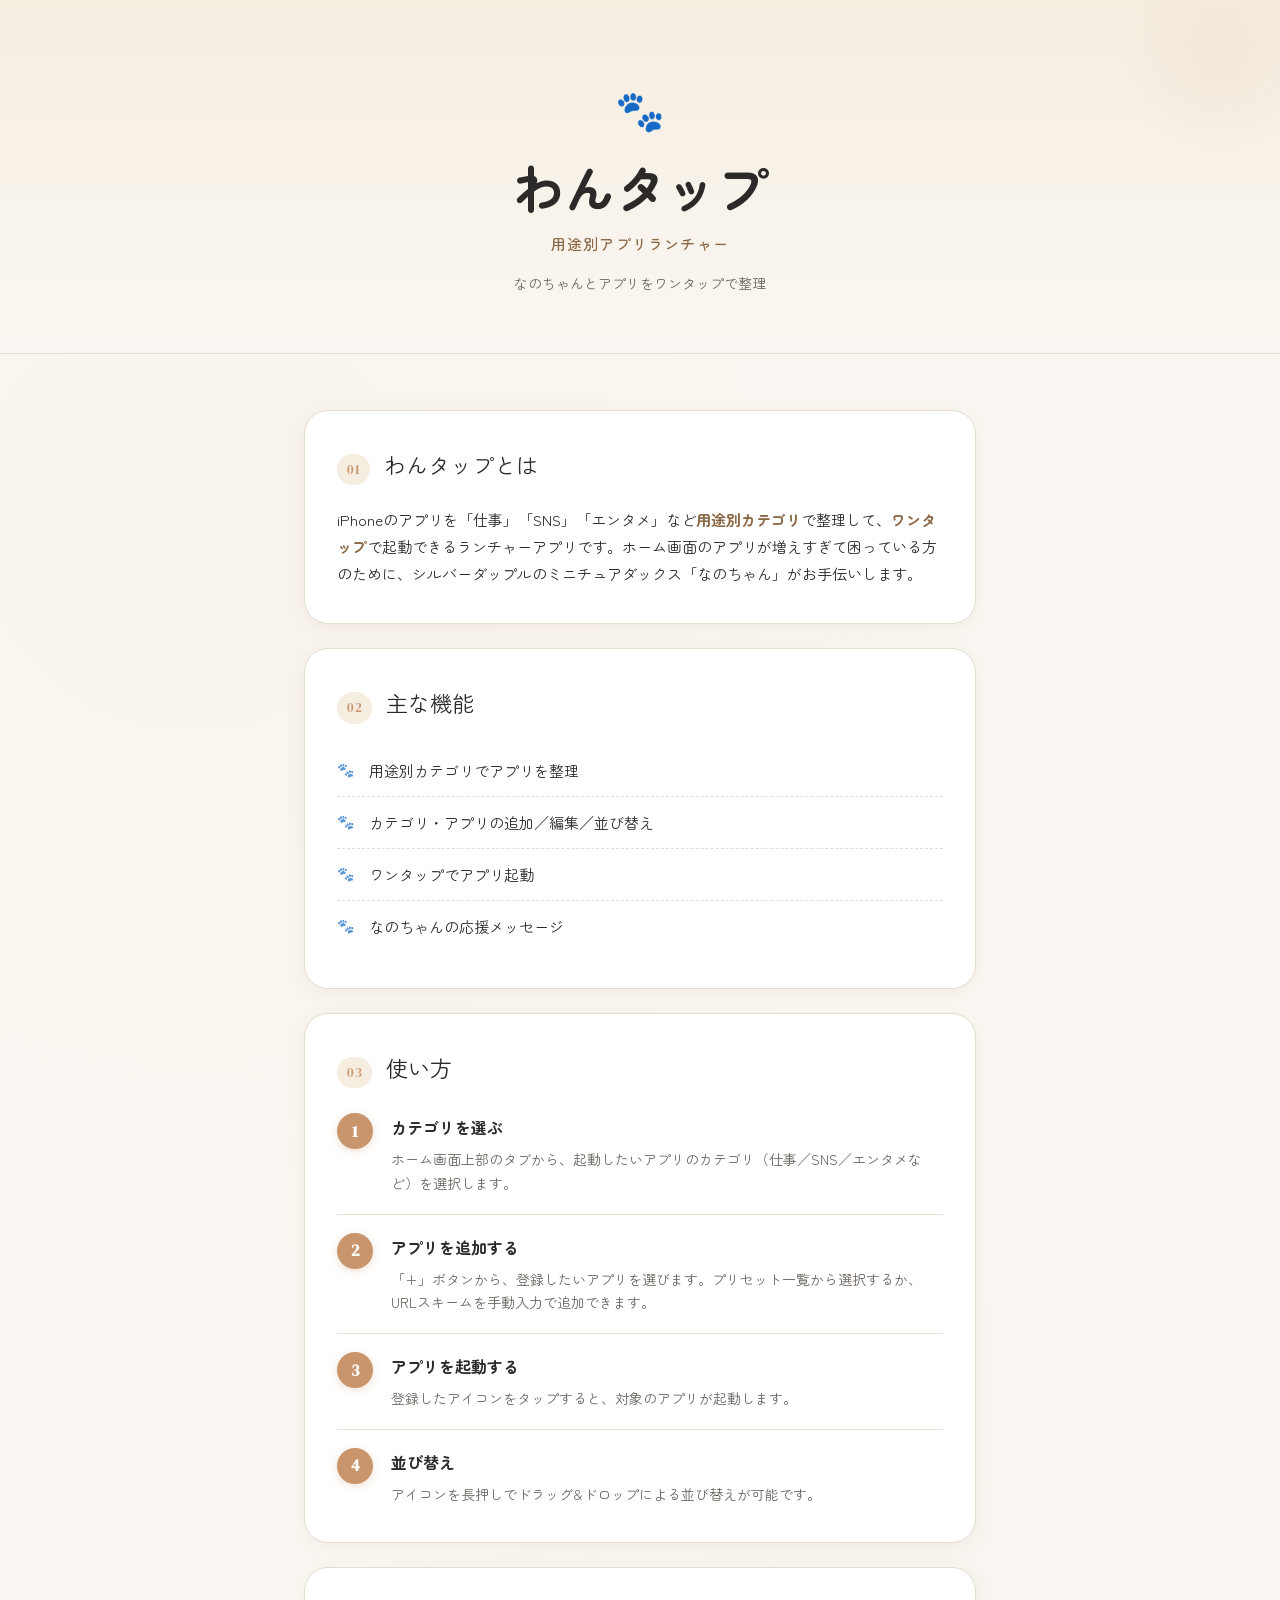
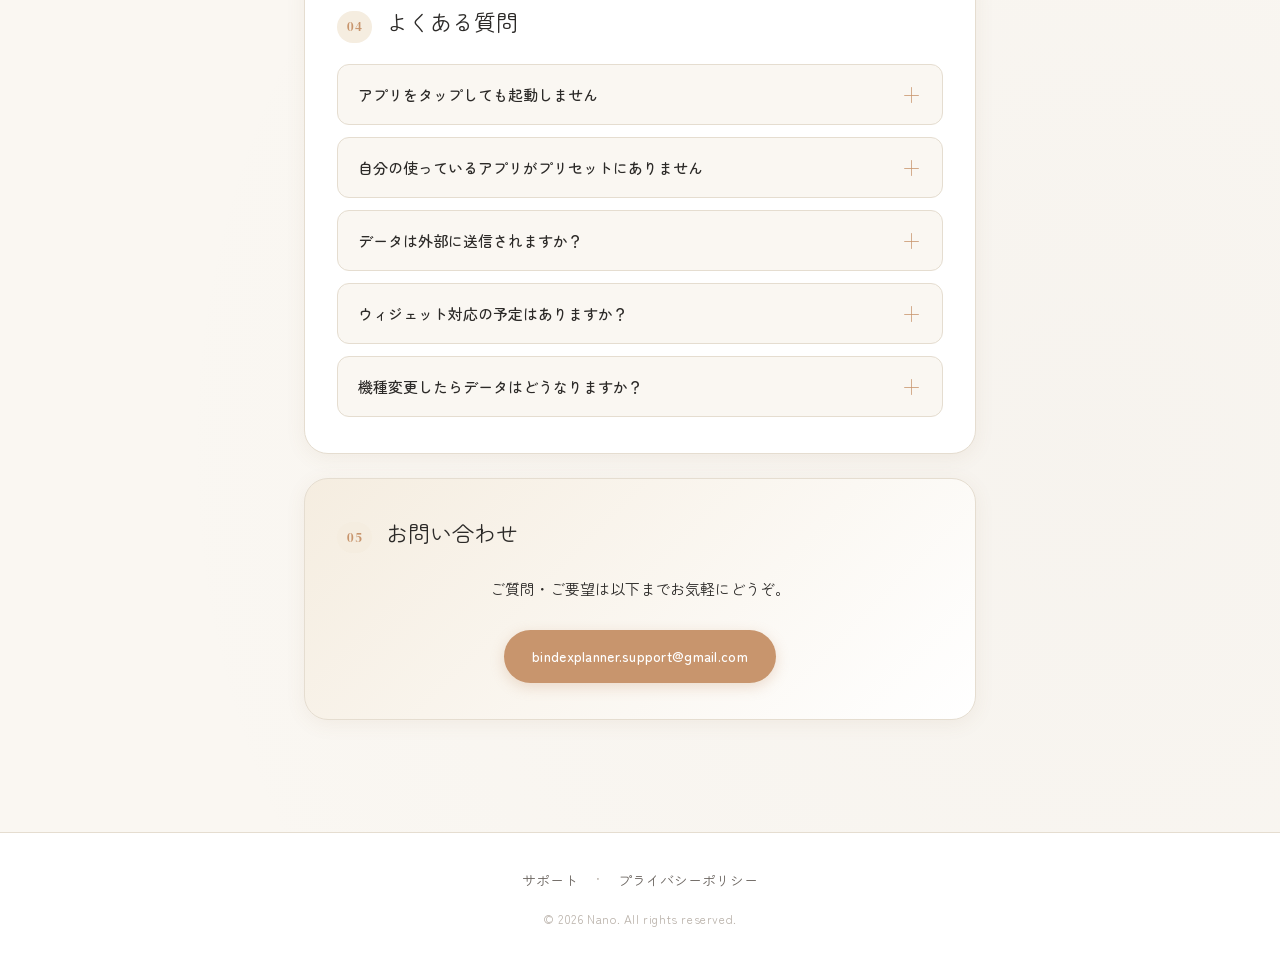
==== index.html @ 2768b456 "Add files via upload" ====
<!DOCTYPE html>
<html lang="ja">
<head>
<meta charset="UTF-8">
<meta name="viewport" content="width=device-width, initial-scale=1.0">
<title>わんタップ サポート</title>
<meta name="description" content="用途別アプリランチャー「わんタップ」のサポートページ。ご利用ガイド・FAQ・お問い合わせ。">
<link rel="stylesheet" href="style.css">
<link rel="preconnect" href="https://fonts.googleapis.com">
<link rel="preconnect" href="https://fonts.gstatic.com" crossorigin>
<link href="https://fonts.googleapis.com/css2?family=Zen+Maru+Gothic:wght@400;500;700&family=DM+Serif+Display&display=swap" rel="stylesheet">
</head>
<body>

<header class="hero">
  <div class="container">
    <div class="paw-mark">🐾</div>
    <h1 class="app-name">わんタップ</h1>
    <p class="tagline">用途別アプリランチャー</p>
    <p class="lead">なのちゃんとアプリをワンタップで整理</p>
  </div>
</header>

<main class="container content">

  <section class="card">
    <h2><span class="num">01</span>わんタップとは</h2>
    <p>iPhoneのアプリを「仕事」「SNS」「エンタメ」など<strong>用途別カテゴリ</strong>で整理して、<strong>ワンタップ</strong>で起動できるランチャーアプリです。ホーム画面のアプリが増えすぎて困っている方のために、シルバーダップルのミニチュアダックス「なのちゃん」がお手伝いします。</p>
  </section>

  <section class="card">
    <h2><span class="num">02</span>主な機能</h2>
    <ul class="feature-list">
      <li>用途別カテゴリでアプリを整理</li>
      <li>カテゴリ・アプリの追加／編集／並び替え</li>
      <li>ワンタップでアプリ起動</li>
      <li>なのちゃんの応援メッセージ</li>
    </ul>
  </section>

  <section class="card">
    <h2><span class="num">03</span>使い方</h2>

    <div class="step">
      <span class="step-num">1</span>
      <div>
        <h3>カテゴリを選ぶ</h3>
        <p>ホーム画面上部のタブから、起動したいアプリのカテゴリ（仕事／SNS／エンタメなど）を選択します。</p>
      </div>
    </div>

    <div class="step">
      <span class="step-num">2</span>
      <div>
        <h3>アプリを追加する</h3>
        <p>「+」ボタンから、登録したいアプリを選びます。プリセット一覧から選択するか、URLスキームを手動入力で追加できます。</p>
      </div>
    </div>

    <div class="step">
      <span class="step-num">3</span>
      <div>
        <h3>アプリを起動する</h3>
        <p>登録したアイコンをタップすると、対象のアプリが起動します。</p>
      </div>
    </div>

    <div class="step">
      <span class="step-num">4</span>
      <div>
        <h3>並び替え</h3>
        <p>アイコンを長押しでドラッグ&ドロップによる並び替えが可能です。</p>
      </div>
    </div>
  </section>

  <section class="card">
    <h2><span class="num">04</span>よくある質問</h2>

    <details class="faq">
      <summary>アプリをタップしても起動しません</summary>
      <p>対象アプリの「URLスキーム」が変更された可能性があります。アプリ提供元の最新仕様をご確認ください。また、対象アプリが端末にインストールされていない場合も起動できません。</p>
    </details>

    <details class="faq">
      <summary>自分の使っているアプリがプリセットにありません</summary>
      <p>「手動入力」から、アプリ名とURLスキームを入力して追加できます。URLスキームは各アプリの公式ドキュメントをご確認ください。</p>
    </details>

    <details class="faq">
      <summary>データは外部に送信されますか？</summary>
      <p>いいえ。すべてのデータは端末内にのみ保存されます。詳しくは<a href="privacy.html">プライバシーポリシー</a>をご覧ください。</p>
    </details>

    <details class="faq">
      <summary>ウィジェット対応の予定はありますか？</summary>
      <p>今後のアップデートで対応を検討しています。ご要望はぜひお問い合わせください。</p>
    </details>

    <details class="faq">
      <summary>機種変更したらデータはどうなりますか？</summary>
      <p>現在は端末内保存のみのため、機種変更時にはデータが移行されません。iCloud同期は今後のアップデートで対応予定です。</p>
    </details>
  </section>

  <section class="card contact">
    <h2><span class="num">05</span>お問い合わせ</h2>
    <p>ご質問・ご要望は以下までお気軽にどうぞ。</p>
    <a href="mailto:bindexplanner.support@gmail.com" class="email-btn">
      bindexplanner.support@gmail.com
    </a>
  </section>

</main>

<footer>
  <div class="container">
    <nav class="footer-links">
      <a href="index.html">サポート</a>
      <span class="divider">·</span>
      <a href="privacy.html">プライバシーポリシー</a>
    </nav>
    <p class="copy">© 2026 Nano. All rights reserved.</p>
  </div>
</footer>

</body>
</html>
---- style.css ----
/* ===================================
   わんタップ サポートサイト
   なのちゃん（シルバーダップル）テーマ
   =================================== */

:root {
  --color-bg: #FAF7F2;
  --color-bg-card: #FFFFFF;
  --color-text: #2C2A28;
  --color-text-soft: #6B6560;
  --color-accent: #C8956D;        /* タン（ダックスのタン色） */
  --color-accent-deep: #8B6845;
  --color-silver: #B8B0A8;         /* シルバーダップル */
  --color-silver-light: #E8E2DA;
  --color-cream: #F5EDE0;
  --color-warm-line: #E5DDD0;
  --shadow-soft: 0 2px 12px rgba(139, 104, 69, 0.06);
  --shadow-card: 0 4px 20px rgba(139, 104, 69, 0.08);
  --radius-sm: 12px;
  --radius-md: 16px;
  --radius-lg: 24px;
  --font-display: "DM Serif Display", "Zen Maru Gothic", serif;
  --font-body: "Zen Maru Gothic", -apple-system, BlinkMacSystemFont, sans-serif;
}

* {
  margin: 0;
  padding: 0;
  box-sizing: border-box;
}

html {
  scroll-behavior: smooth;
}

body {
  font-family: var(--font-body);
  background: var(--color-bg);
  color: var(--color-text);
  line-height: 1.8;
  font-weight: 400;
  -webkit-font-smoothing: antialiased;
  background-image:
    radial-gradient(circle at 15% 20%, rgba(200, 149, 109, 0.04) 0%, transparent 35%),
    radial-gradient(circle at 85% 80%, rgba(184, 176, 168, 0.05) 0%, transparent 40%);
  min-height: 100vh;
}

.container {
  max-width: 720px;
  margin: 0 auto;
  padding: 0 24px;
}

/* ===========================
   ヒーロー
   =========================== */
.hero {
  padding: 72px 0 56px;
  text-align: center;
  background: linear-gradient(180deg, var(--color-cream) 0%, var(--color-bg) 100%);
  border-bottom: 1px solid var(--color-warm-line);
  position: relative;
  overflow: hidden;
}

.hero::before {
  content: "";
  position: absolute;
  top: -40px;
  right: -40px;
  width: 200px;
  height: 200px;
  background: radial-gradient(circle, rgba(200, 149, 109, 0.08), transparent 70%);
  border-radius: 50%;
  pointer-events: none;
}

.hero-sub {
  padding: 56px 0 40px;
}

.paw-mark {
  font-size: 40px;
  margin-bottom: 16px;
  display: inline-block;
  animation: gentleBounce 3s ease-in-out infinite;
}

@keyframes gentleBounce {
  0%, 100% { transform: translateY(0); }
  50% { transform: translateY(-6px); }
}

.app-name {
  font-family: var(--font-display);
  font-size: clamp(36px, 6vw, 52px);
  font-weight: 700;
  color: var(--color-text);
  letter-spacing: -0.02em;
  margin-bottom: 8px;
  line-height: 1.2;
}

.tagline {
  font-size: 15px;
  color: var(--color-accent-deep);
  font-weight: 500;
  letter-spacing: 0.08em;
  margin-bottom: 14px;
  text-transform: none;
}

.lead {
  font-size: 14px;
  color: var(--color-text-soft);
}

.updated {
  font-size: 13px;
  color: var(--color-text-soft);
  font-style: italic;
}

/* ===========================
   コンテンツ
   =========================== */
.content {
  padding: 56px 24px 64px;
}

.card {
  background: var(--color-bg-card);
  border-radius: var(--radius-lg);
  padding: 36px 32px;
  margin-bottom: 24px;
  box-shadow: var(--shadow-card);
  border: 1px solid var(--color-warm-line);
  transition: transform 0.3s ease, box-shadow 0.3s ease;
}

.card:hover {
  transform: translateY(-2px);
  box-shadow: 0 8px 30px rgba(139, 104, 69, 0.1);
}

.card.intro {
  background: var(--color-cream);
  border-color: var(--color-accent);
  border-left: 4px solid var(--color-accent);
}

.card h2 {
  font-family: var(--font-display);
  font-size: 22px;
  color: var(--color-text);
  margin-bottom: 20px;
  display: flex;
  align-items: baseline;
  gap: 14px;
  font-weight: 400;
}

.card h2 .num {
  font-family: var(--font-display);
  font-size: 13px;
  color: var(--color-accent);
  background: var(--color-cream);
  padding: 4px 10px;
  border-radius: 20px;
  font-weight: 400;
  letter-spacing: 0.05em;
}

.card h3 {
  font-size: 16px;
  font-weight: 700;
  color: var(--color-text);
  margin-bottom: 6px;
}

.card p {
  color: var(--color-text);
  margin-bottom: 12px;
  font-size: 15px;
}

.card p:last-child {
  margin-bottom: 0;
}

.card strong {
  color: var(--color-accent-deep);
  font-weight: 700;
}

/* ===========================
   機能リスト
   =========================== */
.feature-list {
  list-style: none;
  padding: 0;
}

.feature-list li {
  padding: 12px 0 12px 32px;
  border-bottom: 1px dashed var(--color-warm-line);
  position: relative;
  color: var(--color-text);
  font-size: 15px;
}

.feature-list li:last-child {
  border-bottom: none;
}

.feature-list li::before {
  content: "🐾";
  position: absolute;
  left: 0;
  top: 12px;
  font-size: 14px;
  opacity: 0.7;
}

/* ===========================
   ステップ
   =========================== */
.step {
  display: flex;
  gap: 18px;
  align-items: flex-start;
  padding: 18px 0;
  border-bottom: 1px solid var(--color-warm-line);
}

.step:last-child {
  border-bottom: none;
  padding-bottom: 0;
}

.step:first-of-type {
  padding-top: 4px;
}

.step-num {
  flex-shrink: 0;
  width: 36px;
  height: 36px;
  background: var(--color-accent);
  color: white;
  border-radius: 50%;
  display: flex;
  align-items: center;
  justify-content: center;
  font-family: var(--font-display);
  font-size: 16px;
  font-weight: 700;
  box-shadow: 0 2px 8px rgba(200, 149, 109, 0.3);
}

.step > div {
  flex: 1;
}

.step p {
  font-size: 14px;
  color: var(--color-text-soft);
  margin-bottom: 0;
  line-height: 1.7;
}

/* ===========================
   FAQ
   =========================== */
.faq {
  margin-bottom: 12px;
  background: var(--color-bg);
  border-radius: var(--radius-sm);
  border: 1px solid var(--color-warm-line);
  overflow: hidden;
  transition: border-color 0.3s ease;
}

.faq:hover {
  border-color: var(--color-accent);
}

.faq:last-child {
  margin-bottom: 0;
}

.faq summary {
  padding: 16px 20px;
  cursor: pointer;
  font-weight: 500;
  font-size: 15px;
  color: var(--color-text);
  list-style: none;
  position: relative;
  padding-right: 50px;
  user-select: none;
}

.faq summary::-webkit-details-marker {
  display: none;
}

.faq summary::after {
  content: "+";
  position: absolute;
  right: 20px;
  top: 50%;
  transform: translateY(-50%);
  font-size: 22px;
  color: var(--color-accent);
  transition: transform 0.3s ease;
  font-weight: 300;
}

.faq[open] summary::after {
  transform: translateY(-50%) rotate(45deg);
}

.faq[open] summary {
  border-bottom: 1px solid var(--color-warm-line);
}

.faq p {
  padding: 16px 20px;
  font-size: 14px;
  color: var(--color-text-soft);
  line-height: 1.8;
}

.faq a {
  color: var(--color-accent-deep);
  font-weight: 500;
}

/* ===========================
   コンタクト
   =========================== */
.contact {
  text-align: center;
  background: linear-gradient(135deg, var(--color-cream) 0%, #FFFFFF 100%);
}

.email-btn {
  display: inline-block;
  margin-top: 16px;
  padding: 14px 28px;
  background: var(--color-accent);
  color: white;
  text-decoration: none;
  border-radius: 100px;
  font-weight: 500;
  font-size: 14px;
  transition: all 0.3s ease;
  box-shadow: 0 4px 14px rgba(200, 149, 109, 0.3);
  letter-spacing: 0.02em;
}

.email-btn:hover {
  background: var(--color-accent-deep);
  transform: translateY(-2px);
  box-shadow: 0 6px 20px rgba(200, 149, 109, 0.4);
}

/* ===========================
   フッター
   =========================== */
footer {
  border-top: 1px solid var(--color-warm-line);
  padding: 32px 0;
  margin-top: 24px;
  text-align: center;
  background: var(--color-bg-card);
}

.footer-links {
  margin-bottom: 14px;
}

.footer-links a {
  color: var(--color-text-soft);
  text-decoration: none;
  font-size: 14px;
  transition: color 0.2s ease;
}

.footer-links a:hover {
  color: var(--color-accent-deep);
}

.divider {
  margin: 0 14px;
  color: var(--color-silver);
}

.copy {
  font-size: 12px;
  color: var(--color-silver);
  letter-spacing: 0.05em;
}

/* ===========================
   レスポンシブ
   =========================== */
@media (max-width: 600px) {
  .hero {
    padding: 56px 0 40px;
  }

  .content {
    padding: 40px 20px 48px;
  }

  .card {
    padding: 28px 22px;
    border-radius: var(--radius-md);
  }

  .card h2 {
    font-size: 19px;
    flex-wrap: wrap;
  }

  .step {
    gap: 14px;
  }
}
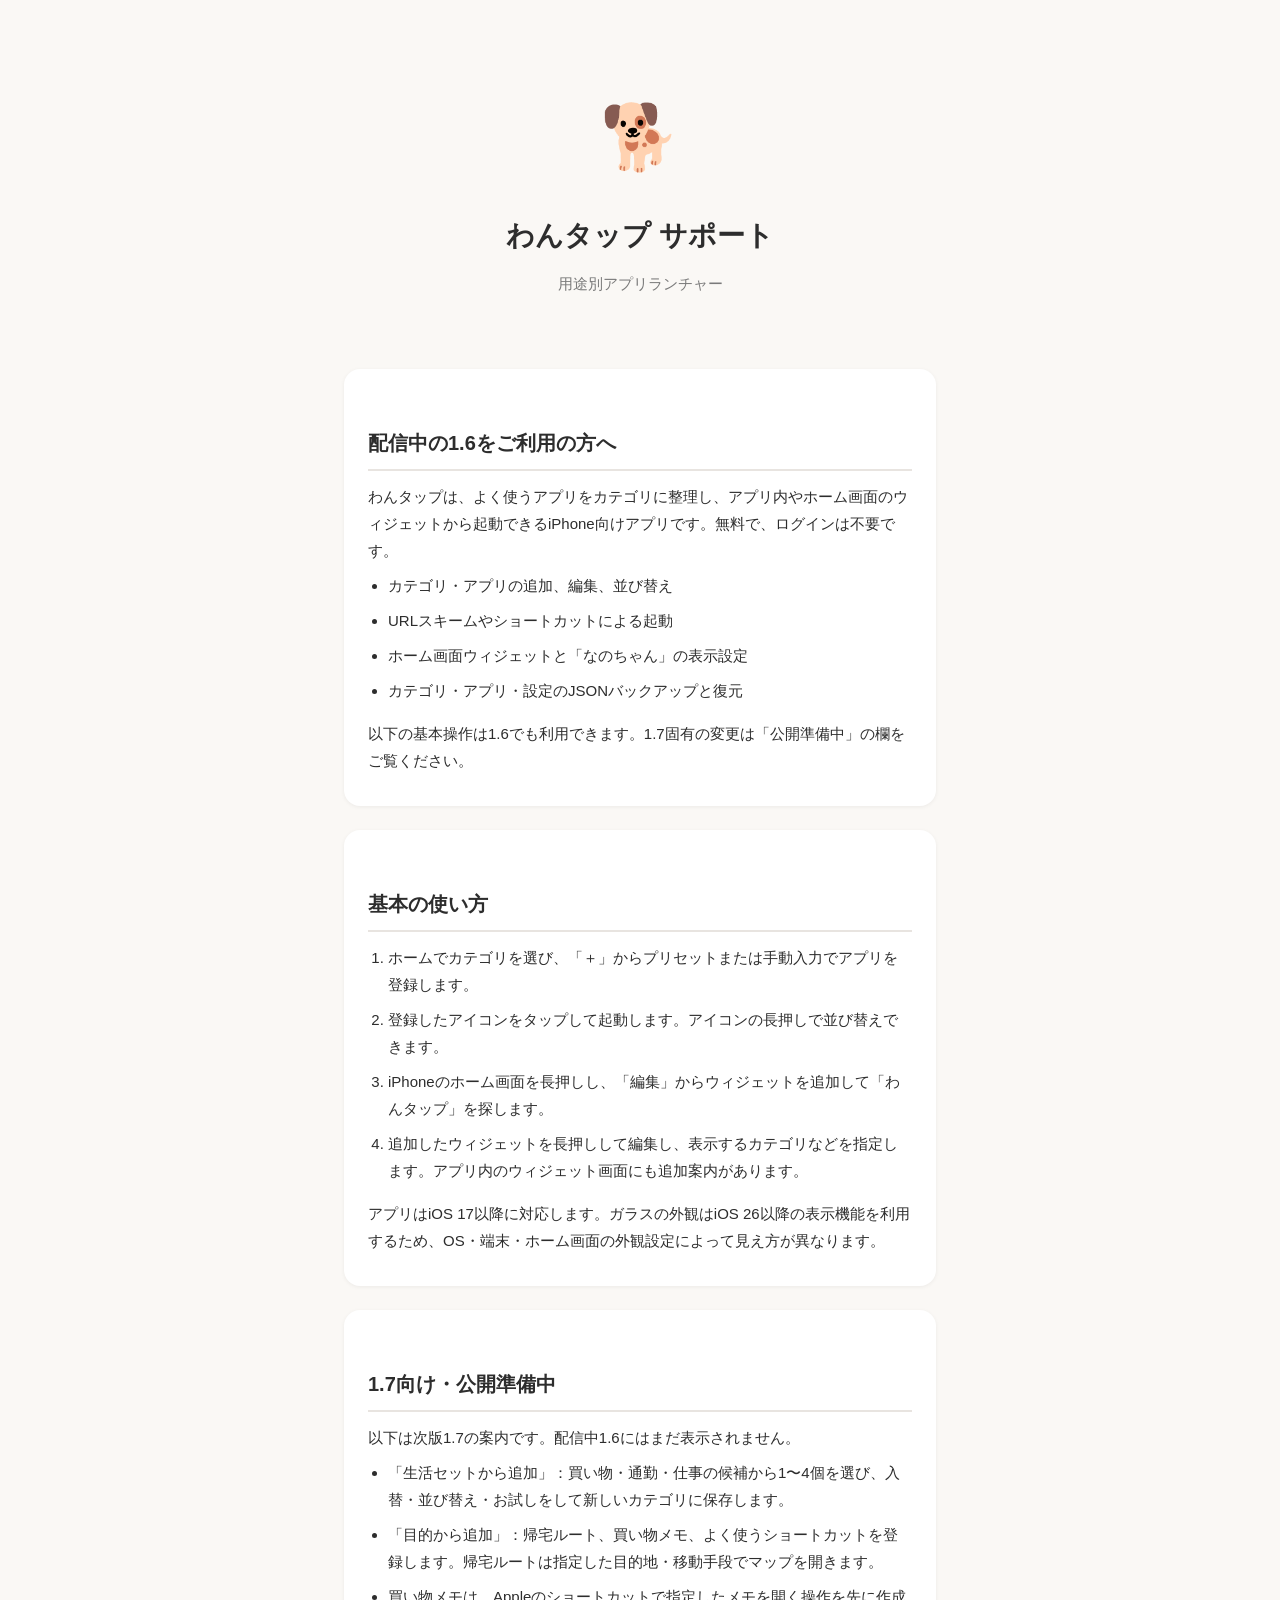
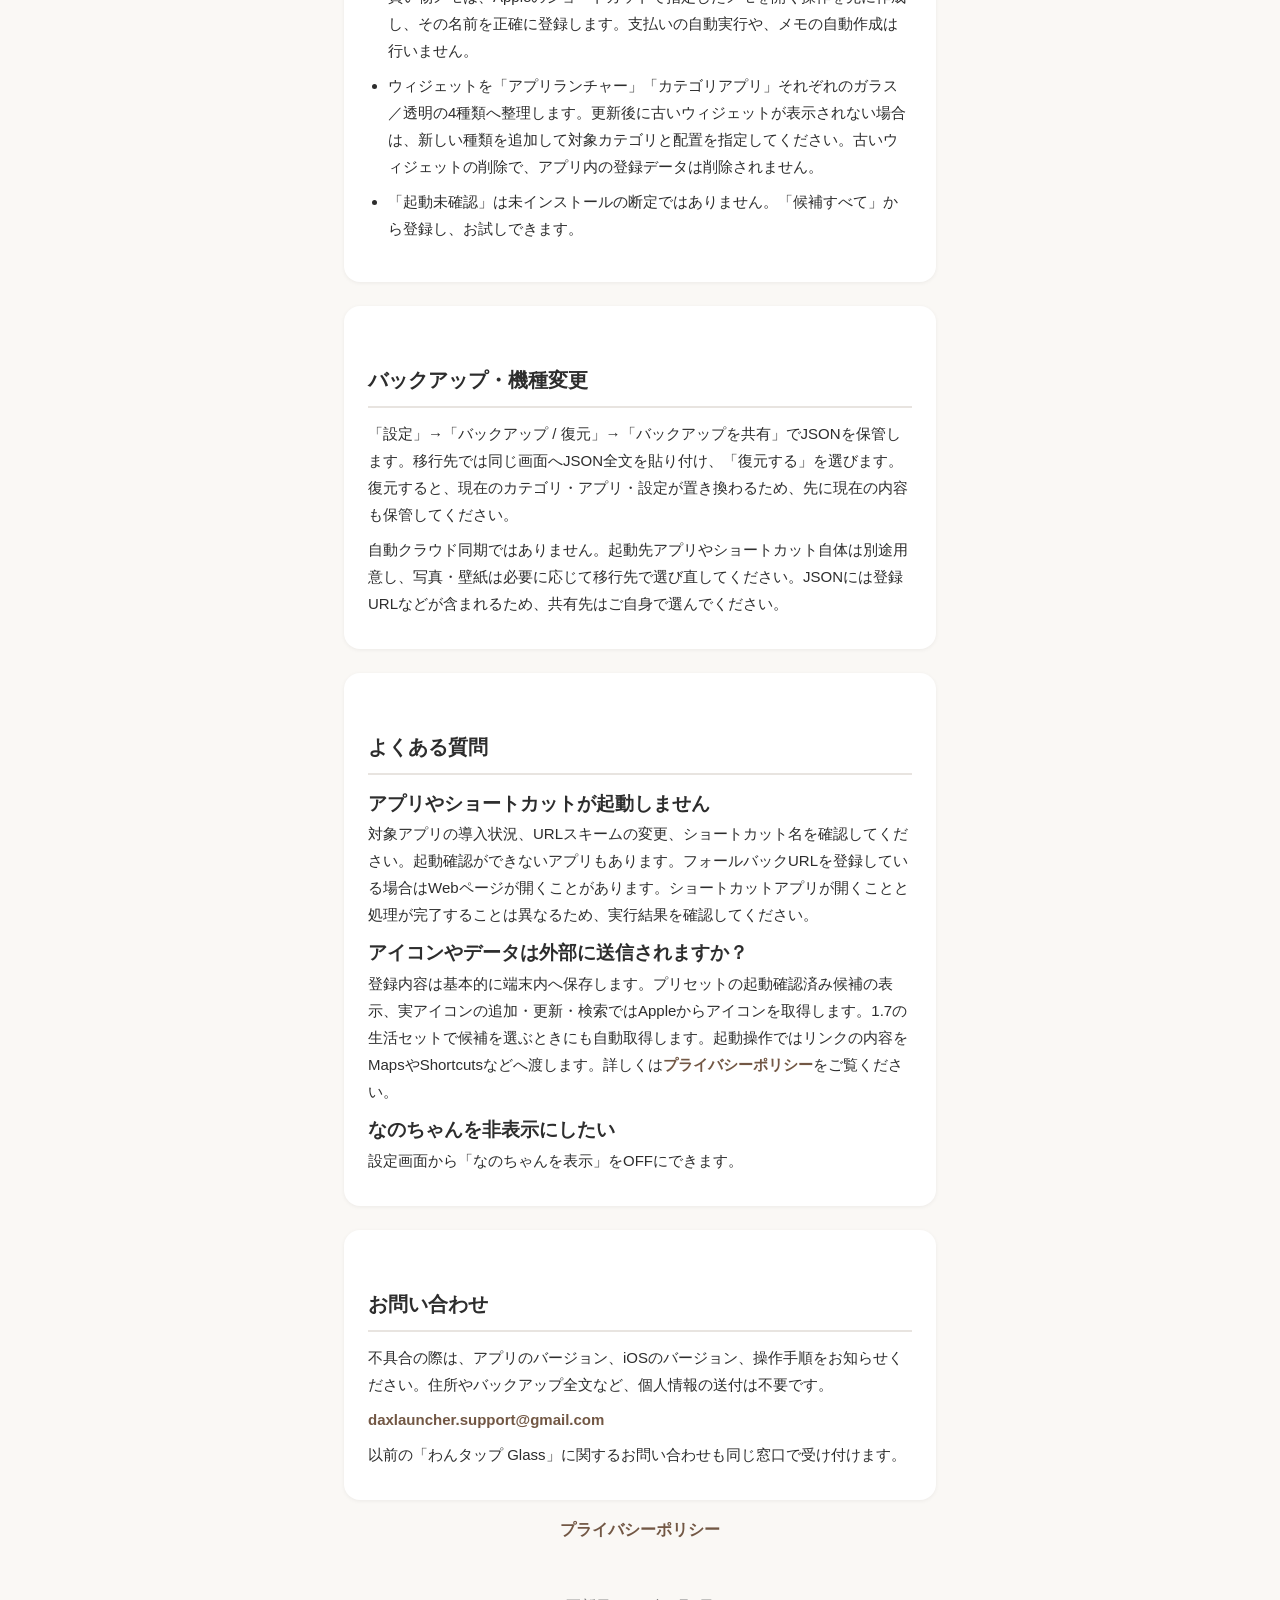
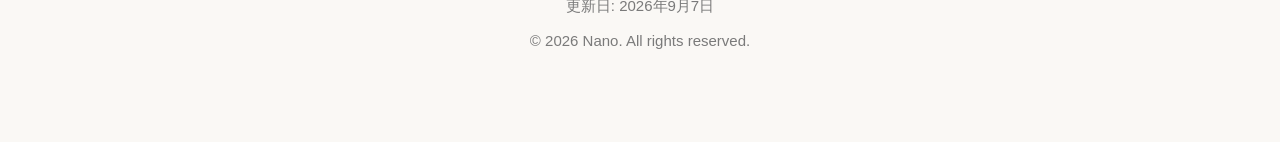
==== commit 487dd2e5: "docs: update Wantap support and privacy for 1.7 preparation" ====
--- a/index.html
+++ b/index.html
@@ -1,128 +1,109 @@
 <!DOCTYPE html>
 <html lang="ja">
 <head>
-<meta charset="UTF-8">
-<meta name="viewport" content="width=device-width, initial-scale=1.0">
-<title>わんタップ サポート</title>
-<meta name="description" content="用途別アプリランチャー「わんタップ」のサポートページ。ご利用ガイド・FAQ・お問い合わせ。">
-<link rel="stylesheet" href="style.css">
-<link rel="preconnect" href="https://fonts.googleapis.com">
-<link rel="preconnect" href="https://fonts.gstatic.com" crossorigin>
-<link href="https://fonts.googleapis.com/css2?family=Zen+Maru+Gothic:wght@400;500;700&family=DM+Serif+Display&display=swap" rel="stylesheet">
+  <meta charset="UTF-8">
+  <meta name="viewport" content="width=device-width, initial-scale=1.0">
+  <title>わんタップ - サポート</title>
+  <style>
+    * { margin: 0; padding: 0; box-sizing: border-box; }
+    body {
+      font-family: -apple-system, BlinkMacSystemFont, 'Hiragino Kaku Gothic ProN', sans-serif;
+      background: #FAF8F5;
+      color: #2D2D2D;
+      line-height: 1.8;
+    }
+    .container {
+      max-width: 640px;
+      margin: 0 auto;
+      padding: 40px 24px 80px;
+    }
+    .hero {
+      text-align: center;
+      padding: 40px 0;
+    }
+    .hero-emoji {
+      font-size: 64px;
+      margin-bottom: 16px;
+    }
+    h1 {
+      font-size: 28px;
+      font-weight: 700;
+      margin-bottom: 8px;
+    }
+    .subtitle {
+      font-size: 15px;
+      color: #7A7A7A;
+    }
+    h2 {
+      font-size: 20px;
+      font-weight: 700;
+      margin-top: 32px;
+      margin-bottom: 12px;
+      padding-bottom: 8px;
+      border-bottom: 2px solid #E8E4E0;
+    }
+    p, li {
+      font-size: 15px;
+      margin-bottom: 8px;
+    }
+    ul, ol {
+      padding-left: 20px;
+      margin-bottom: 16px;
+    }
+    .card {
+      background: #fff;
+      border-radius: 16px;
+      padding: 24px;
+      margin-top: 24px;
+      box-shadow: 0 1px 4px rgba(0,0,0,0.06);
+    }
+    a {
+      color: #725744;
+      text-decoration: none;
+      font-weight: 600;
+    }
+    a:hover { text-decoration: underline; }
+    .footer {
+      text-align: center;
+      margin-top: 48px;
+      font-size: 13px;
+      color: #7A7A7A;
+    }
+    .nav {
+      display: flex;
+      gap: 16px;
+      justify-content: center;
+      margin-top: 16px;
+    }
+  </style>
 </head>
 <body>
-
-<header class="hero">
-  <div class="container">
-    <div class="paw-mark">🐾</div>
-    <h1 class="app-name">わんタップ</h1>
-    <p class="tagline">用途別アプリランチャー</p>
-    <p class="lead">なのちゃんとアプリをワンタップで整理</p>
-  </div>
-</header>
-
-<main class="container content">
-
-  <section class="card">
-    <h2><span class="num">01</span>わんタップとは</h2>
-    <p>iPhoneのアプリを「仕事」「SNS」「エンタメ」など<strong>用途別カテゴリ</strong>で整理して、<strong>ワンタップ</strong>で起動できるランチャーアプリです。ホーム画面のアプリが増えすぎて困っている方のために、シルバーダップルのミニチュアダックス「なのちゃん」がお手伝いします。</p>
-  </section>
-
-  <section class="card">
-    <h2><span class="num">02</span>主な機能</h2>
-    <ul class="feature-list">
-      <li>用途別カテゴリでアプリを整理</li>
-      <li>カテゴリ・アプリの追加／編集／並び替え</li>
-      <li>ワンタップでアプリ起動</li>
-      <li>なのちゃんの応援メッセージ</li>
-    </ul>
-  </section>
-
-  <section class="card">
-    <h2><span class="num">03</span>使い方</h2>
-
-    <div class="step">
-      <span class="step-num">1</span>
-      <div>
-        <h3>カテゴリを選ぶ</h3>
-        <p>ホーム画面上部のタブから、起動したいアプリのカテゴリ（仕事／SNS／エンタメなど）を選択します。</p>
-      </div>
-    </div>
-
-    <div class="step">
-      <span class="step-num">2</span>
-      <div>
-        <h3>アプリを追加する</h3>
-        <p>「+」ボタンから、登録したいアプリを選びます。プリセット一覧から選択するか、URLスキームを手動入力で追加できます。</p>
-      </div>
-    </div>
-
-    <div class="step">
-      <span class="step-num">3</span>
-      <div>
-        <h3>アプリを起動する</h3>
-        <p>登録したアイコンをタップすると、対象のアプリが起動します。</p>
-      </div>
-    </div>
-
-    <div class="step">
-      <span class="step-num">4</span>
-      <div>
-        <h3>並び替え</h3>
-        <p>アイコンを長押しでドラッグ&ドロップによる並び替えが可能です。</p>
-      </div>
-    </div>
-  </section>
-
-  <section class="card">
-    <h2><span class="num">04</span>よくある質問</h2>
-
-    <details class="faq">
-      <summary>アプリをタップしても起動しません</summary>
-      <p>対象アプリの「URLスキーム」が変更された可能性があります。アプリ提供元の最新仕様をご確認ください。また、対象アプリが端末にインストールされていない場合も起動できません。</p>
-    </details>
-
-    <details class="faq">
-      <summary>自分の使っているアプリがプリセットにありません</summary>
-      <p>「手動入力」から、アプリ名とURLスキームを入力して追加できます。URLスキームは各アプリの公式ドキュメントをご確認ください。</p>
-    </details>
-
-    <details class="faq">
-      <summary>データは外部に送信されますか？</summary>
-      <p>いいえ。すべてのデータは端末内にのみ保存されます。詳しくは<a href="privacy.html">プライバシーポリシー</a>をご覧ください。</p>
-    </details>
-
-    <details class="faq">
-      <summary>ウィジェット対応の予定はありますか？</summary>
-      <p>今後のアップデートで対応を検討しています。ご要望はぜひお問い合わせください。</p>
-    </details>
-
-    <details class="faq">
-      <summary>機種変更したらデータはどうなりますか？</summary>
-      <p>現在は端末内保存のみのため、機種変更時にはデータが移行されません。iCloud同期は今後のアップデートで対応予定です。</p>
-    </details>
-  </section>
-
-  <section class="card contact">
-    <h2><span class="num">05</span>お問い合わせ</h2>
-    <p>ご質問・ご要望は以下までお気軽にどうぞ。</p>
-    <a href="mailto:bindexplanner.support@gmail.com" class="email-btn">
-      bindexplanner.support@gmail.com
-    </a>
-  </section>
-
-</main>
-
-<footer>
-  <div class="container">
-    <nav class="footer-links">
-      <a href="index.html">サポート</a>
-      <span class="divider">·</span>
-      <a href="privacy.html">プライバシーポリシー</a>
-    </nav>
-    <p class="copy">© 2026 Nano. All rights reserved.</p>
-  </div>
-</footer>
-
+  <main class="container">
+    <div class="hero"><div class="hero-emoji" aria-hidden="true">🐕</div><h1>わんタップ サポート</h1><p class="subtitle">用途別アプリランチャー</p></div>
+    <section class="card"><h2>配信中の1.6をご利用の方へ</h2>
+      <p>わんタップは、よく使うアプリをカテゴリに整理し、アプリ内やホーム画面のウィジェットから起動できるiPhone向けアプリです。無料で、ログインは不要です。</p>
+      <ul><li>カテゴリ・アプリの追加、編集、並び替え</li><li>URLスキームやショートカットによる起動</li><li>ホーム画面ウィジェットと「なのちゃん」の表示設定</li><li>カテゴリ・アプリ・設定のJSONバックアップと復元</li></ul>
+      <p>以下の基本操作は1.6でも利用できます。1.7固有の変更は「公開準備中」の欄をご覧ください。</p>
+    </section>
+    <section class="card"><h2>基本の使い方</h2>
+      <ol><li>ホームでカテゴリを選び、「＋」からプリセットまたは手動入力でアプリを登録します。</li><li>登録したアイコンをタップして起動します。アイコンの長押しで並び替えできます。</li><li>iPhoneのホーム画面を長押しし、「編集」からウィジェットを追加して「わんタップ」を探します。</li><li>追加したウィジェットを長押しして編集し、表示するカテゴリなどを指定します。アプリ内のウィジェット画面にも追加案内があります。</li></ol>
+      <p>アプリはiOS 17以降に対応します。ガラスの外観はiOS 26以降の表示機能を利用するため、OS・端末・ホーム画面の外観設定によって見え方が異なります。</p>
+    </section>
+    <section class="card"><h2>1.7向け・公開準備中</h2>
+      <p>以下は次版1.7の案内です。配信中1.6にはまだ表示されません。</p>
+      <ul><li>「生活セットから追加」：買い物・通勤・仕事の候補から1〜4個を選び、入替・並び替え・お試しをして新しいカテゴリに保存します。</li><li>「目的から追加」：帰宅ルート、買い物メモ、よく使うショートカットを登録します。帰宅ルートは指定した目的地・移動手段でマップを開きます。</li><li>買い物メモは、Appleのショートカットで指定したメモを開く操作を先に作成し、その名前を正確に登録します。支払いの自動実行や、メモの自動作成は行いません。</li><li>ウィジェットを「アプリランチャー」「カテゴリアプリ」それぞれのガラス／透明の4種類へ整理します。更新後に古いウィジェットが表示されない場合は、新しい種類を追加して対象カテゴリと配置を指定してください。古いウィジェットの削除で、アプリ内の登録データは削除されません。</li><li>「起動未確認」は未インストールの断定ではありません。「候補すべて」から登録し、お試しできます。</li></ul>
+    </section>
+    <section class="card"><h2>バックアップ・機種変更</h2>
+      <p>「設定」→「バックアップ / 復元」→「バックアップを共有」でJSONを保管します。移行先では同じ画面へJSON全文を貼り付け、「復元する」を選びます。復元すると、現在のカテゴリ・アプリ・設定が置き換わるため、先に現在の内容も保管してください。</p>
+      <p>自動クラウド同期ではありません。起動先アプリやショートカット自体は別途用意し、写真・壁紙は必要に応じて移行先で選び直してください。JSONには登録URLなどが含まれるため、共有先はご自身で選んでください。</p>
+    </section>
+    <section class="card"><h2>よくある質問</h2>
+      <h3>アプリやショートカットが起動しません</h3><p>対象アプリの導入状況、URLスキームの変更、ショートカット名を確認してください。起動確認ができないアプリもあります。フォールバックURLを登録している場合はWebページが開くことがあります。ショートカットアプリが開くことと処理が完了することは異なるため、実行結果を確認してください。</p>
+      <h3>アイコンやデータは外部に送信されますか？</h3><p>登録内容は基本的に端末内へ保存します。プリセットの起動確認済み候補の表示、実アイコンの追加・更新・検索ではAppleからアイコンを取得します。1.7の生活セットで候補を選ぶときにも自動取得します。起動操作ではリンクの内容をMapsやShortcutsなどへ渡します。詳しくは<a href="privacy.html">プライバシーポリシー</a>をご覧ください。</p>
+      <h3>なのちゃんを非表示にしたい</h3><p>設定画面から「なのちゃんを表示」をOFFにできます。</p>
+    </section>
+    <section class="card"><h2>お問い合わせ</h2><p>不具合の際は、アプリのバージョン、iOSのバージョン、操作手順をお知らせください。住所やバックアップ全文など、個人情報の送付は不要です。</p><p><a href="mailto:daxlauncher.support@gmail.com">daxlauncher.support@gmail.com</a></p><p>以前の「わんタップ Glass」に関するお問い合わせも同じ窓口で受け付けます。</p></section>
+    <nav class="nav"><a href="privacy.html">プライバシーポリシー</a></nav><footer class="footer"><p>更新日: 2026年9月7日</p><p>&copy; 2026 Nano. All rights reserved.</p></footer>
+  </main>
 </body>
 </html>
